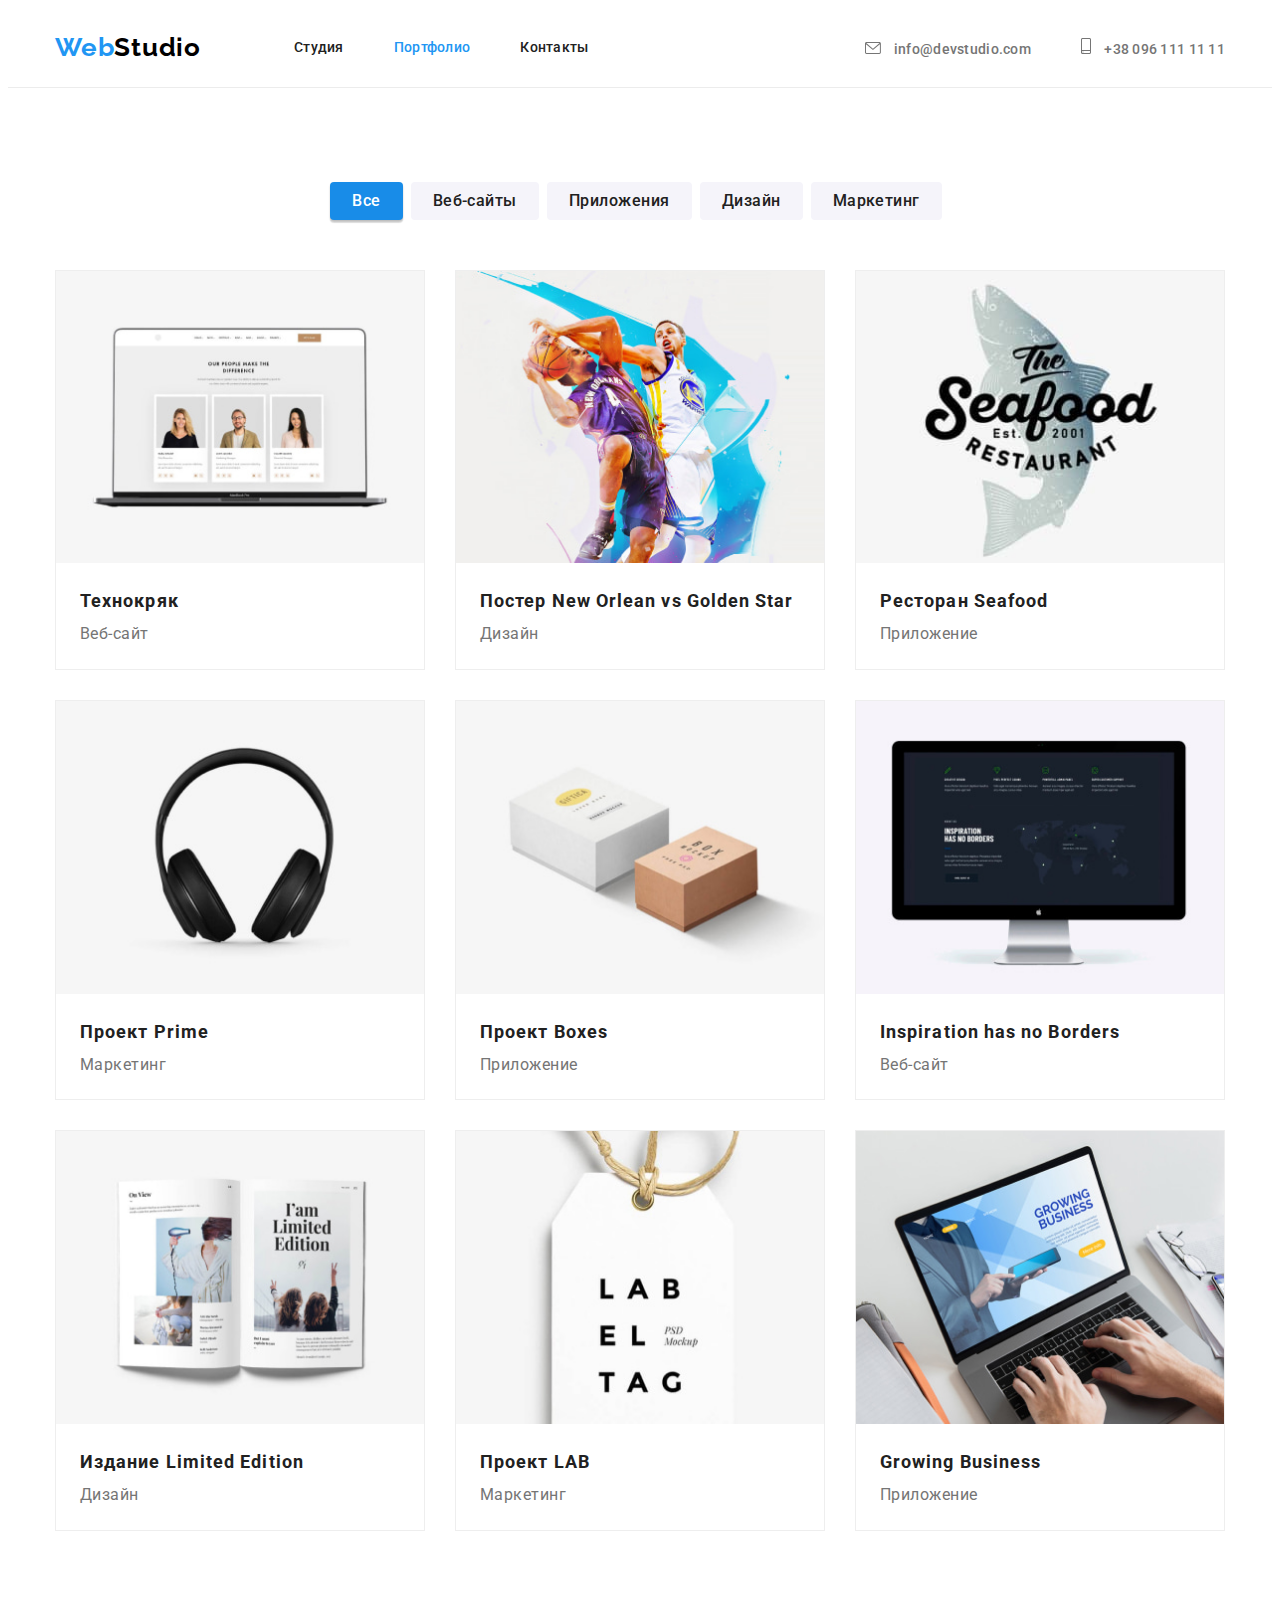
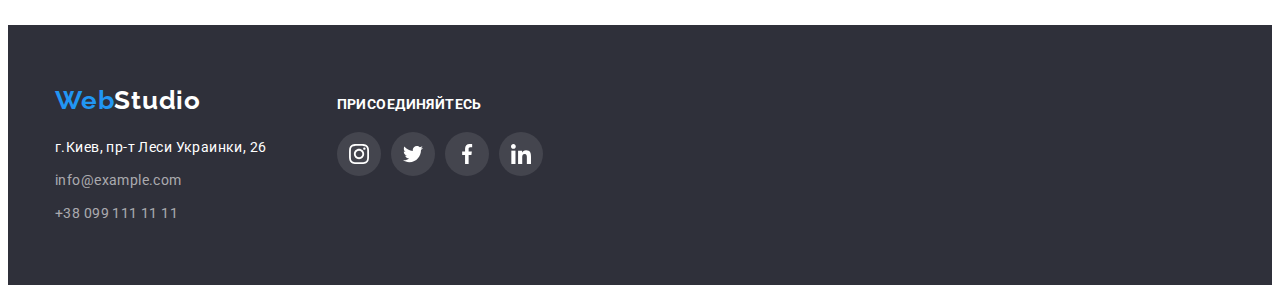
==== portfolio.html @ e5f95749 "Initial commit" ====
<!DOCTYPE html>
<html lang="ru">

<head>
    <meta charset="UTF-8">
    <meta http-equiv="X-UA-Compatible" content="IE=edge">
    <meta name="viewport" content="width=device-width, initial-scale=1.0">
    <link rel="preconnect" href="https://fonts.googleapis.com">
    <link rel="preconnect" href="https://fonts.gstatic.com" crossorigin>
    <link
        href="https://fonts.googleapis.com/css2?family=Raleway:wght@700&family=Roboto:wght@400;500;700;900&display=swap"
        rel="stylesheet">
    <link rel="stylesheet" href="https://cdnjs.cloudflare.com/ajax/libs/modern-normalize/1.1.0/modern-normalize.min.css"
        integrity="sha512-wpPYUAdjBVSE4KJnH1VR1HeZfpl1ub8YT/NKx4PuQ5NmX2tKuGu6U/JRp5y+Y8XG2tV+wKQpNHVUX03MfMFn9Q=="
        crossorigin="anonymous" referrerpolicy="no-referrer" />
    <link rel="stylesheet" href="./css/styles.css">
    <title>Portfolio</title>
</head>

<body>
    <!-- header -->
    <header class="header">
        <div class="container">
            <div class="main-nav">
                <nav class="header-nav">
                    <a class="logo" href="#">Web<span class="header-logo">Studio</span></a>
                    <ul class="header-list">
                        <li class="header-item"><a class="header-link" href="./index.html">Cтудия</a></li>
                        <li class="header-item"><a class="header-link active" href="./portfolio.html">Портфолио</a></li>
                        <li class="header-item"><a class="header-link" href="">Контакты</a></li>
                    </ul>
                </nav>
                <ul class="header-contact">
                    <li class="contact-item"><a class="contact-link" href="mailto:info@devstudio.com">
                            <svg class="contact-icon" width="16" height="12">
                                <use href="./images/icons.svg#icon-envelope"></use>
                            </svg>
                            info@devstudio.com
                        </a>
                    </li>
                    <li class="contact-item"><a class="contact-link" href="tel:+380961111111">
                            <svg class="contact-icon" width="10" height="16">
                                <use href="./images/icons.svg#icon-smartphone"></use>
                            </svg>
                            +38 096 111 11 11
                        </a></li>
                </ul>
            </div>
        </div>
    </header>
    <!-- main -->
    <main class="portfolio">
        <section class="section">
            <div class="container">
                <h1 class="visually-hidden">Портфолио</h1>
                <ul class="portfolio-control">
                    <li class="control-item">
                        <button class="control-btn active" type="button">Все</button>
                    </li>
                    <li class="control-item">
                        <button class="control-btn" type="button">Веб-сайты</button>
                    </li>
                    <li class="control-item">
                        <button class="control-btn" type="button">Приложения</button>
                    </li>
                    <li class="control-item">
                        <button class="control-btn" type="button">Дизайн</button>
                    </li>
                    <li class="control-item">
                        <button class="control-btn" type="button">Маркетинг</button>
                    </li>
                </ul>
                <ul class="portfolio-content">
                    <li class="content-item">
                        <a class="content-link" href="#">
                            <img class="content-img" src="./images/portfolio/tehnokrac.jpg" alt="технокряк" width="370"
                                height="294">
                            <div class="content-wrap">
                                <h2 class="content-title">Технокряк</h2>
                                <p class="content-text">Веб-сайт</p>
                            </div>
                        </a>
                    </li>
                    <li class="content-item">
                        <a class="content-link" href="#">
                            <img class="content-img" src="./images/portfolio/basketball_players.jpg" alt="постер баскетбол"
                                width="370" height="294">
                            <div class="content-wrap">
                                <h2 class="content-title">Постер New Orlean vs Golden Star</h2>
                                <p class="content-text">Дизайн</p>
                            </div>
                        </a>
                    </li>
                    <li class="content-item">
                        <a class="content-link" href="#">
                            <img class="content-img" src="./images/portfolio/seafood.jpg" alt="ресторан" width="370"
                                height="294">
                            <div class="content-wrap">
                                <h2 class="content-title">Ресторан Seafood</h2>
                                <p class="content-text">Приложение</p>
                            </div>
                        </a>
                    </li>
                    <li class="content-item">
                        <a class="content-link" href="#">
                            <img class="content-img" src="./images/portfolio/prime.jpg" alt="наушники" width="370"
                                height="294">
                            <div class="content-wrap">
                                <h2 class="content-title">Проект Prime</h2>
                                <p class="content-text">Маркетинг</p>
                            </div>
                        </a>
                    </li>
                    <li class="content-item">
                        <a class="content-link" href="#">
                            <img class="content-img" src="./images/portfolio/boxes.jpg" alt="коробки" width="370"
                                height="294">
                            <div class="content-wrap">
                                <h2 class="content-title">Проект Boxes</h2>
                                <p class="content-text">Приложение</p>
                            </div>
                        </a>
                    </li>
                    <li class="content-item">
                        <a class="content-link" href="#">
                            <img class="content-img" src="./images/portfolio/Inspiration.jpg"
                                alt="вдохновение не имеет границ" width="370" height="294">
                            <div class="content-wrap">
                                <h2 class="content-title">Inspiration has no Borders</h2>
                                <p class="content-text">Веб-сайт</p>
                            </div>
                        </a>
                    </li>
                    <li class="content-item">
                        <a class="content-link" href="#">
                            <img class="content-img" src="./images/portfolio/edition.jpg" alt="издание" width="370"
                                height="294">
                            <div class="content-wrap">
                                <h2 class="content-title">Издание Limited Edition</h2>
                                <p class="content-text">Дизайн</p>
                            </div>
                        </a>
                    </li>
                    <li class="content-item">
                        <a class="content-link" href="#">
                            <img class="content-img" src="./images/portfolio/label.jpg" alt="лейбл" width="370"
                                height="294">
                            <div class="content-wrap">
                                <h2 class="content-title">Проект LAB</h2>
                                <p class="content-text">Маркетинг</p>
                            </div>
                        </a>
                    </li>
                    <li class="content-item">
                        <a class="content-link" href="#">
                            <img class="content-img" src="./images/portfolio/laptop.jpg" alt="ноутбук" width="370"
                                height="294">
                            <div class="content-wrap">
                                <h2 class="content-title">Growing Business</h2>
                                <p class="content-text">Приложение</p>
                            </div>
                        </a>
                    </li>
                </ul>
            </div>
        </section>
    </main>
    <footer class="footer">
        <div class="container">
            <div class="footer-wrapper">
                <div class="footer-about">
                    <a class="logo footer-logotip" href="#">Web<span class="footer-logo">Studio</span></a>
                    <address class="footer-contact">
                        <ul class="footer-list">
                            <li class="footer-item">
                                <p class="footer-text">г.Киев, пр-т Леси Украинки, 26</p>
                            </li>
                            <li class="footer-item">
                                <a class="footer-link" href="mailto:info@example.com">info@example.com</a>
                            </li>
                            <li class="footer-item">
                                <a class="footer-link" href="tel:+380991111111">+38 099 111 11 11</a>
                            </li>
                        </ul>
                    </address>
                </div>
                <div class="footer-social">
                    <h2 class="title-social">присоединяйтесь</h2>
                    <ul class="team-socials social-footer">
                        <li class="social-item social-footer-item">
                            <a class="social-list social-footer-link" href="#" class="social-list" href="#">
                                <svg class="icon-social footer-social-icon" width="20" height="20">
                                    <use href="./images/icons.svg#icon-instagram">instagram</use>
                                </svg>
                            </a>
                        </li>
                        <li class="social-item social-footer-item">
                            <a class="social-list social-footer-link" href="#" class="social-list" href="#">
                                <svg class="icon-social footer-social-icon" width="20" height="20">
                                    <use href="./images/icons.svg#icon-twitter">twitter</use>
                                </svg>
                            </a>
                        </li>
                        <li class="social-item social-footer-item">
                            <a class="social-list social-footer-link" href="#" class="social-list" href="#">
                                <svg class="icon-social footer-social-icon" width="20" height="20">
                                    <use href="./images/icons.svg#icon-facebook">facebook</use>
                                </svg>
                            </a>
                        </li>
                        <li class="social-item social-footer-item">
                            <a class="social-list social-footer-link" href="#" class="social-list" href="#">
                                <svg class="icon-social footer-social-icon" width="20" height="20">
                                    <use href="./images/icons.svg#icon-linkedin">linkedin</use>
                                </svg>
                            </a>
                        </li>
                    </ul>
                </div>
            </div>
        </div>
    </footer>
</body>

</html>
---- css/styles.css ----
/*Color*/
:root {
    --brand-color: #2F303A;
    --font-color: #F5F4FA;
    --active: #2196F3;
    --black: #000000;
    --favorit: #212121;
    --text: #757575;
    --white: #ffffff;
    --hover-btn: #188CE8;
    --header-border: #ECECEC;
    --icons-svg: #AFB1B8;
}

*,
*::after,
*::before {
    box-sizing: border-box;
}

h1,
h2,
h3,
h4,
h5,
p {
    padding: 0;
    margin: 0;
}

img {
    display: block;
}

body {
    font-family: 'Roboto', sans-serif;
    font-size: 14px;
    color: var(--favorit);
    padding: 0;
}

ul {
    list-style: none;
}

a {
    text-decoration: none;
    color: var(--favorit);
}

/* container */

.container {
    width: 1200px;
    padding-left: 15px;
    padding-right: 15px;
    margin-left: auto;
    margin-right: auto;
    /* border: 2px solid tomato; */
}

/* section-top */

.section {
    padding-top: 94px;
    padding-bottom: 94px;
}

/* header */

.header {
    border-bottom: 1px solid var(--header-border);
    padding-top: 24px;
    padding-bottom: 24px;
}

.main-nav {
    display: flex;
    align-items: center;
}

.header-nav {
    display: flex;
    align-items: center;
}

.header-nav .logo {
    margin-right: 93px;
}

.logo {
    font-family: 'Raleway';
    font-style: normal;
    font-weight: 700;
    font-size: 26px;
    line-height: 1.19;
    text-decoration: none;
    letter-spacing: 0.03em;
    color: var(--active);
}

.header-logo {
    color: var(--black);
}

.header-list {
    display: flex;
    align-items: center;
}

.header-list .header-item + .header-item,
.header-contact .contact-item + .contact-item {
    margin-left: 50px;
}

.header-list,
.header-contact {
    align-items: center;
    padding: 0;
    margin: 0;

    font-weight: 500;
    line-height: 16px;
    letter-spacing: 0.02em;
}

.header-contact {
    align-items: baseline;
}



.header-link.active {
    color: var(--active);
}

.header-contact {
    display: flex;
    margin-left: auto;
}

.header-link:hover,
.header-link:focus,
.contact-link:hover,
.contact-link:focus {
    color: var(--active);
    cursor: pointer;
    fill: var(--active);
}


.contact-link {
    color: var(--text);
    fill: var(--text);
}

.contact-icon {
    margin-right: 10px;
}

.service-top {
    max-width: 1600px;
    min-height: 600px;
    margin-left: auto;
    margin-right: auto;
    align-items: center;
    padding-top: 200px;
    padding-bottom: 200px;
    /* background-color: var(--brand-color); */
    background-image: linear-gradient(
        to right, 
        rgba(47, 48, 58, 0.4),
        rgba(47, 48, 58, 0.4)
        ), 
        url("../images/background.jpg");
    background-repeat: no-repeat;
    background-size: cover;
    background-position: center;
}

.service-title {
    font-weight: 900;
    font-size: 44px;
    line-height: 1.36;
    text-align: center;
    letter-spacing: 0.06em;
    text-transform: uppercase;
    color: var(--white);

    margin-bottom: 30px ;
}

.service-btn {
    display: block;
    margin-left: auto;
    margin-right: auto;
    padding: 10px 32px;
    border-radius: 4px;
    border: none;
    cursor: pointer;

    color: var(--white);
    background-color: var(--active);
    box-shadow: 0px 4px 4px rgba(0, 0, 0, 0.15);
    
}

.service-btn:hover {
    background-color: var(--hover-btn);
}



/* inform */

.visually-hidden {
    position: absolute;
    white-space: nowrap;
    width: 1px;
    height: 1px;
    overflow: hidden;
    border: 0;
    padding: 0;
    clip: rect(0 0 0 0);
    clip-path: inset(50%);
    margin: -1px;
}

.inform-list {
    display: flex;
    justify-content: space-between;
    padding: 0;
    margin: 0;
}

.inform-item {
    width: calc((100% - 90px) / 4);
    margin-right: 30px;
}

.inform-icons {
    display: flex;
    align-items: center;
    justify-content: center;

    background-color: #F5F4FA;
    width: 270px;
    height: 120px;
    margin-bottom: 30px;
}

.inform-item:last-child {
    margin-right: 0;
}

.inform-title {
    font-family: 'Roboto';
    font-style: normal;
    font-weight: 700;
    font-size: 14px;
    line-height: 1.14;
    letter-spacing: 0.03em;
    text-transform: uppercase;

    margin-bottom: 10px;

}

.inform-text {
    line-height: 1.71;
    letter-spacing: 0.03em;
    color: var(--text);
}


/* process */

.process {
    padding-top: 0;
}

.subtitle {
    text-align: center;
    font-size: 36px;
    line-height: 1.16;
    letter-spacing: 0.03em;

    margin-bottom: 50px;
}

.process-list {
    display: flex;
    padding: 0;
    margin: 0;
}

.process-item {
    margin-right: 30px;
    width: 370px;
}
.process-item:last-child {
    margin-right: 0px;
}

/* team */

.team {
    background-color: var(--font-color);
}

.team-list {
    display: flex;
    padding: 0;
    margin: 0;
}

.team-item {
    width: calc((100% - 90px) / 4);
    margin-right: 30px;

    text-align: center;
    background: var(--white);
    box-shadow: 0px 1px 3px rgba(0, 0, 0, 0.12), 0px 1px 1px rgba(0, 0, 0, 0.14), 0px 2px 1px rgba(0, 0, 0, 0.2);
    border-radius: 0px 0px 4px 4px;
}

.team-wrap {
    padding-top: 30px;
    padding-bottom: 30px;
}

.team-item:last-child {
    margin-right: 0;
}

.team-title {
    font-weight: 500;
    font-size: 16px;
    line-height: 1.18;
    letter-spacing: 0.03em;

    margin-bottom: 10px;
}

.team-text {
    font-size: 16px;
    line-height: 1.18;
    letter-spacing: 0.03em;
    color: var(--text);

    margin-bottom: 16px;
}

.team-socials {
    display: flex;
    align-items: center;
    justify-content: center;
    margin: 0;
    padding: 0;
}

.social-item {
    margin-right: 10px;
}

.social-item:last-child {
    margin-right: 0;
}

.social-list {
    display: flex;
    justify-content: center;
    align-items: center;
    border-radius: 50%;
    width: 44px;
    height: 44px;
    margin: 0;
    padding: 0;
}

.social-list:hover,
.social-list:focus {
    background-color: var(--active);
}
.social-list:hover .icon-social,
.social-list:focus .icon-social {
    fill: var(--white);
}

.icon-social {
    width: 20px;
    height: 20px;
    fill: var(--icons-svg);
}

/* customers */


.customers-list {
    display: flex;
    align-items: center;
    justify-content: center;
    margin:0;
    padding: 0;
    
}

.customers-item {
    margin-right: 30px;
}

.customers-link {
    display: flex;
    align-items:center;
    justify-content: center;
    margin: 0;
    padding: 0;
    width: 170px;
    height: 92px;
    border: 1px solid var(--icons-svg);
    border-radius: 4px;
    fill: var(--icons-svg);
}
.customers-item:last-child {
    margin-right: 0;
}

.customers-link:hover .customers-icon,
.customers-link:focus .customers-icon {
    fill: var(--active);
}

.customers-link:hover,
.customers-link:focus {
    border-color: var(--active);
}


/* footer */


.footer {
    padding: 60px 0;
    background-color: var(--brand-color);
}

.footer-wrapper {
    display: flex;
    align-items: baseline;
}
.footer-about {
    margin-right: 70px;
}


.footer-logotip {
    display: block;
    margin-bottom: 20px;
}

.footer-logo {
    color: var(--white);
    
}

.footer-item:nth-child(-n+2) {
    margin-bottom: 9px;
}

.footer-list {
    padding: 0;
    margin:0;
}

.footer-text {
    font-style: normal;
    line-height: 1.71;
    letter-spacing: 0.03em;
    color: var(--white);

}

.title-social {
    font-size: 14px;
    line-height: 16px;
    letter-spacing: 0.03em;
    text-transform: uppercase;
    color: var(--white);

    margin-bottom: 20px;
}

.footer-link {
    font-style: normal;
    line-height: 1.71;
    padding-top: 9px;
    letter-spacing: 0.03em;
    color: rgba(255, 255, 255, 0.6);
    }

.social-footer-link {
    background-color: rgba(255, 255, 255, 0.1);
}
.footer-social-icon {
    fill: var(--white);
}
                    /* PORTFOLIO */

    /* main-header */
.portfolio-control {
    display: flex;
    justify-content: center;
    padding: 0;
    margin: 0;
    margin-bottom: 50px;
}

.control-item {
    margin-right: 8px;
}

.portfolio-control:last-child {
    margin-right: 0;
}

.control-btn {
    display: block;
    padding: 6px 22px;
    background: var(--font-color);
    border-radius: 4px;
    border: none;   
    font-family: 'Roboto';
    font-style: normal;
    font-weight: 500;
    font-size: 16px;
    line-height: 1.6;
    text-align: center;
    letter-spacing: 0.03em;
    cursor: pointer;
    color: var(--favorit);
}

.control-btn.active {
    background: var(--hover-btn);
    box-shadow: 0px 3px 1px rgba(0, 0, 0, 0.1), 0px 1px 2px rgba(0, 0, 0, 0.08), 0px 2px 2px rgba(0, 0, 0, 0.12);
    border-radius: 4px;
    font-family: 'Roboto';
    font-style: normal;
    font-weight: 500;
    font-size: 16px;
    line-height: 1.62;
    text-align: center;
    letter-spacing: 0.03em;
    color: var(--white);
}

.control-btn:hover,
.control-btn:focus {
    background: var(--hover-btn);
    box-shadow: 0px 3px 1px rgba(0, 0, 0, 0.1), 0px 1px 2px rgba(0, 0, 0, 0.08), 0px 2px 2px rgba(0, 0, 0, 0.12);
    border-radius: 4px;
    border: none;
    font-family: 'Roboto';
    font-style: normal;
    font-weight: 500;
    font-size: 16px;
    line-height: 1.62;
    text-align: center;
    letter-spacing: 0.03em;
    color: var(--white);
}

/* content */

.portfolio-content {
    display: flex;
    flex-wrap: wrap;
    padding: 0;
    margin: 0;
}

.content-item {
    display: block;
    width: calc((100% - 60px) / 3);
    margin-right: 30px;
    margin-bottom: 30px;

    background: var(--white);
    border: 1px solid #EEEEEE;
}

.content-item:nth-child(3n) {
    margin-right: 0;
}

.content-item:nth-child(n + 7) {
    margin-bottom: 0;
}

.content-img {
    display: block;
    max-width: 100%;
    height: auto;
}

.content-link {
    display: block;
    margin: 0;
    padding: 0;
}

.content-link:hover,
.content-link:focus {
    box-shadow: 0px 1px 1px rgba(0, 0, 0, 0.12), 0px 4px 4px rgba(0, 0, 0, 0.06), 1px 4px 6px rgba(0, 0, 0, 0.16);
}

.content-wrap {
    padding: 20px 24px;
}

.content-title {
    font-family: 'Roboto';
    font-style: normal;
    font-size: 18px;
    line-height: 2;
    letter-spacing: 0.06em;
    color: var(--favorit);

}

.content-text {
    font-family: 'Roboto';
    font-style: normal;
    font-size: 16px;
    line-height: 1.87;
    letter-spacing: 0.03em;
    color: var(--text);
}
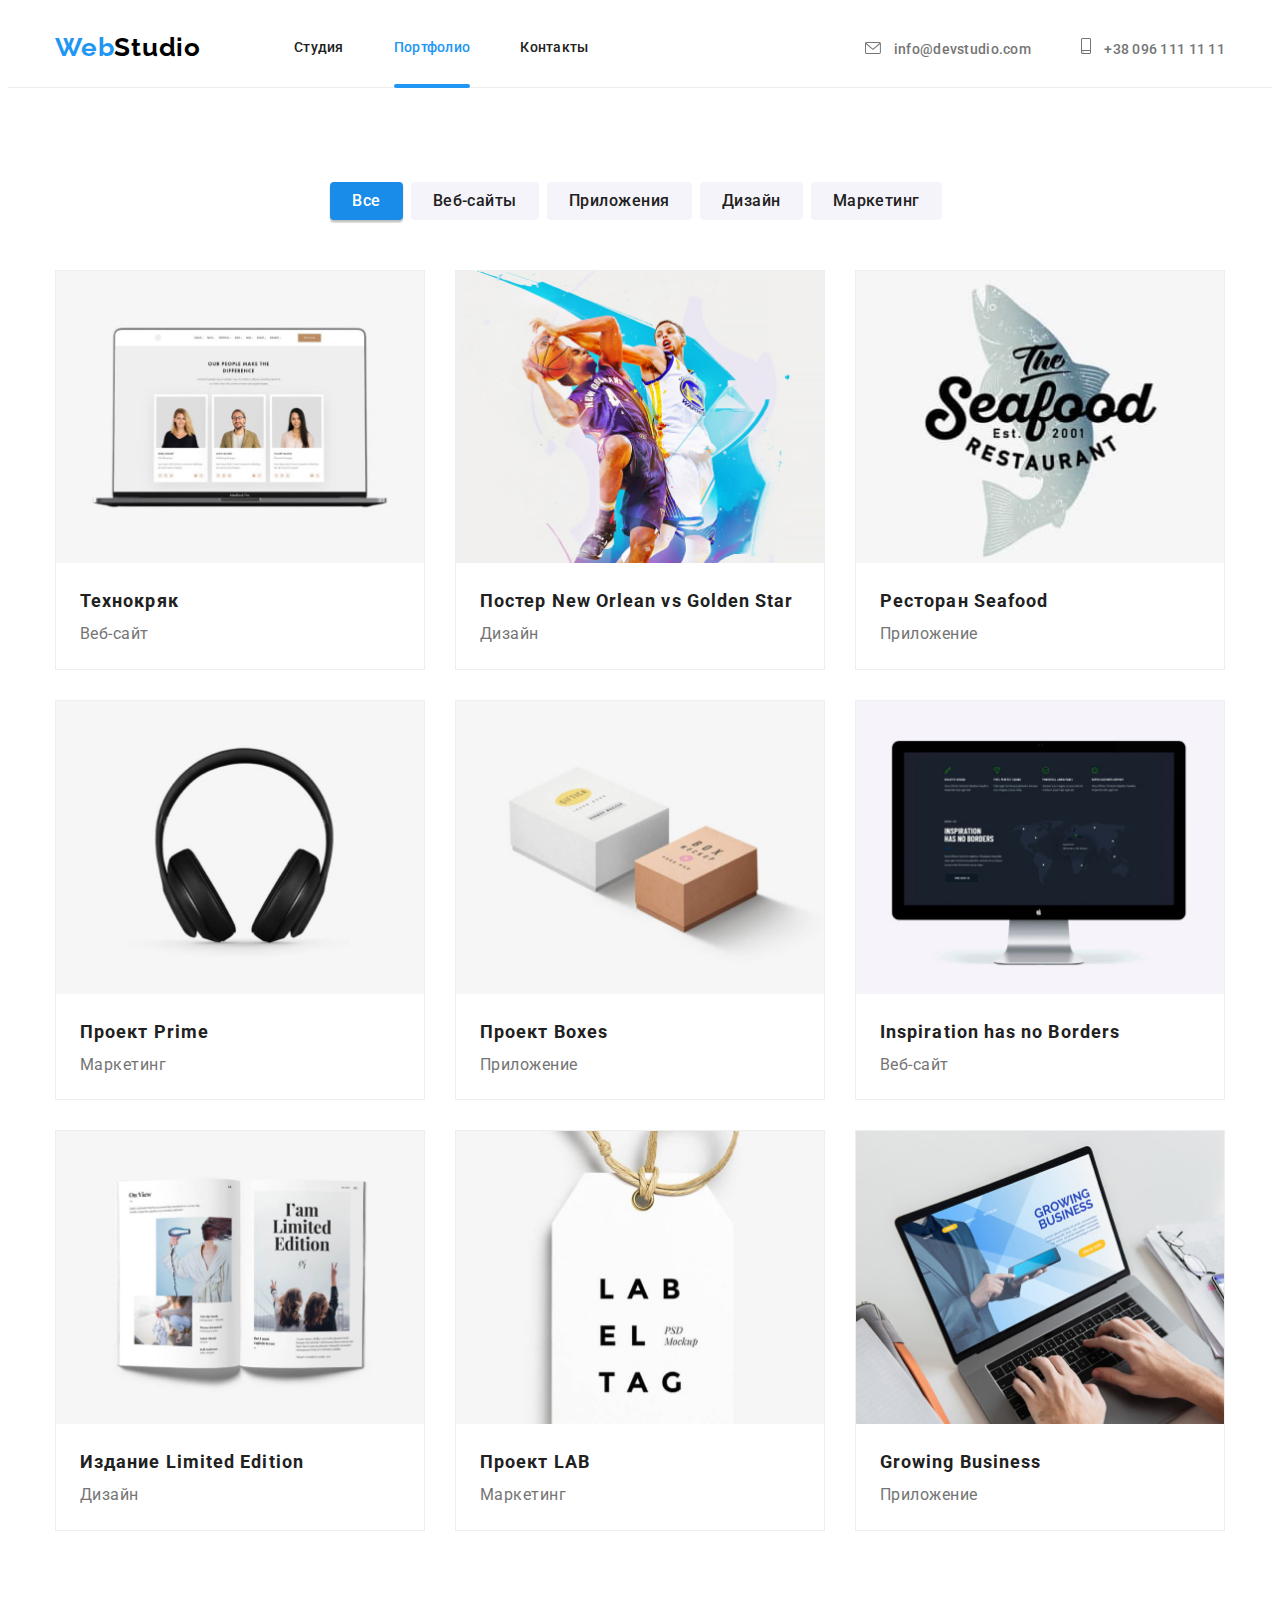
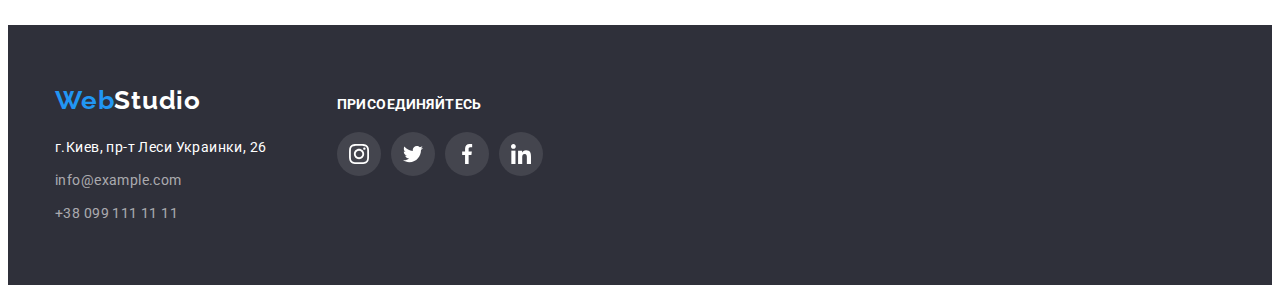
==== commit 898c1330: "transform practic" ====
--- a/portfolio.html
+++ b/portfolio.html
@@ -73,8 +73,13 @@
                 <ul class="portfolio-content">
                     <li class="content-item">
                         <a class="content-link" href="#">
-                            <img class="content-img" src="./images/portfolio/tehnokrac.jpg" alt="технокряк" width="370"
-                                height="294">
+                            <div class="content-tumb">
+                                <img class="content-img" src="./images/portfolio/tehnokrac.jpg" alt="технокряк" width="370"
+                                    height="294">
+                                <div class="content-overlay">
+                                    <p class="text-overlay">Ресурс предлагает комплексные предложения с разным уровнем функционала и сервисов. Все это позволит посетителю получить исчерпывающие сведения о компании или частном лице.</p>
+                                </div> 
+                            </div>
                             <div class="content-wrap">
                                 <h2 class="content-title">Технокряк</h2>
                                 <p class="content-text">Веб-сайт</p>
@@ -83,8 +88,13 @@
                     </li>
                     <li class="content-item">
                         <a class="content-link" href="#">
-                            <img class="content-img" src="./images/portfolio/basketball_players.jpg" alt="постер баскетбол"
+                            <div class="content-tumb">
+                                <img class="content-img" src="./images/portfolio/basketball_players.jpg" alt="постер баскетбол"
                                 width="370" height="294">
+                                <div class="content-overlay">
+                                    <p class="text-overlay">Ресурс предлагает комплексные предложения с разным уровнем функционала и сервисов. Все это позволит посетителю получить исчерпывающие сведения о компании или частном лице.</p>
+                                </div>
+                            </div>
                             <div class="content-wrap">
                                 <h2 class="content-title">Постер New Orlean vs Golden Star</h2>
                                 <p class="content-text">Дизайн</p>
@@ -93,8 +103,13 @@
                     </li>
                     <li class="content-item">
                         <a class="content-link" href="#">
-                            <img class="content-img" src="./images/portfolio/seafood.jpg" alt="ресторан" width="370"
-                                height="294">
+                            <div class="content-tumb">
+                                <img class="content-img" src="./images/portfolio/seafood.jpg" alt="ресторан" width="370"
+                                height="294">
+                                <div class="content-overlay">
+                                    <p class="text-overlay">Ресурс предлагает комплексные предложения с разным уровнем функционала и сервисов. Все это позволит посетителю получить исчерпывающие сведения о компании или частном лице.</p>
+                                </div>
+                            </div>
                             <div class="content-wrap">
                                 <h2 class="content-title">Ресторан Seafood</h2>
                                 <p class="content-text">Приложение</p>
@@ -103,8 +118,13 @@
                     </li>
                     <li class="content-item">
                         <a class="content-link" href="#">
-                            <img class="content-img" src="./images/portfolio/prime.jpg" alt="наушники" width="370"
-                                height="294">
+                            <div class="content-tumb">
+                                <img class="content-img" src="./images/portfolio/prime.jpg" alt="наушники" width="370"
+                                height="294">
+                                <div class="content-overlay">
+                                    <p class="text-overlay">Ресурс предлагает комплексные предложения с разным уровнем функционала и сервисов. Все это позволит посетителю получить исчерпывающие сведения о компании или частном лице.</p>
+                                </div>
+                            </div>
                             <div class="content-wrap">
                                 <h2 class="content-title">Проект Prime</h2>
                                 <p class="content-text">Маркетинг</p>
@@ -113,8 +133,13 @@
                     </li>
                     <li class="content-item">
                         <a class="content-link" href="#">
-                            <img class="content-img" src="./images/portfolio/boxes.jpg" alt="коробки" width="370"
-                                height="294">
+                            <div class="content-tumb">
+                                <img class="content-img" src="./images/portfolio/boxes.jpg" alt="коробки" width="370"
+                                height="294">
+                                <div class="content-overlay">
+                                    <p class="text-overlay">Ресурс предлагает комплексные предложения с разным уровнем функционала и сервисов. Все это позволит посетителю получить исчерпывающие сведения о компании или частном лице.</p>
+                                </div>
+                            </div>
                             <div class="content-wrap">
                                 <h2 class="content-title">Проект Boxes</h2>
                                 <p class="content-text">Приложение</p>
@@ -123,8 +148,13 @@
                     </li>
                     <li class="content-item">
                         <a class="content-link" href="#">
-                            <img class="content-img" src="./images/portfolio/Inspiration.jpg"
+                            <div class="content-tumb">
+                                <img class="content-img" src="./images/portfolio/Inspiration.jpg"
                                 alt="вдохновение не имеет границ" width="370" height="294">
+                                <div class="content-overlay">
+                                    <p class="text-overlay">Ресурс предлагает комплексные предложения с разным уровнем функционала и сервисов. Все это позволит посетителю получить исчерпывающие сведения о компании или частном лице.</p>
+                                </div>
+                            </div>
                             <div class="content-wrap">
                                 <h2 class="content-title">Inspiration has no Borders</h2>
                                 <p class="content-text">Веб-сайт</p>
@@ -133,8 +163,13 @@
                     </li>
                     <li class="content-item">
                         <a class="content-link" href="#">
-                            <img class="content-img" src="./images/portfolio/edition.jpg" alt="издание" width="370"
-                                height="294">
+                            <div class="content-tumb">
+                                <img class="content-img" src="./images/portfolio/edition.jpg" alt="издание" width="370"
+                                height="294">
+                                <div class="content-overlay">
+                                    <p class="text-overlay">Ресурс предлагает комплексные предложения с разным уровнем функционала и сервисов. Все это позволит посетителю получить исчерпывающие сведения о компании или частном лице.</p>
+                                </div>
+                            </div>
                             <div class="content-wrap">
                                 <h2 class="content-title">Издание Limited Edition</h2>
                                 <p class="content-text">Дизайн</p>
@@ -143,8 +178,13 @@
                     </li>
                     <li class="content-item">
                         <a class="content-link" href="#">
-                            <img class="content-img" src="./images/portfolio/label.jpg" alt="лейбл" width="370"
-                                height="294">
+                            <div class="content-tumb">
+                                <img class="content-img" src="./images/portfolio/label.jpg" alt="лейбл" width="370"
+                                height="294">
+                                <div class="content-overlay">
+                                    <p class="text-overlay">Ресурс предлагает комплексные предложения с разным уровнем функционала и сервисов. Все это позволит посетителю получить исчерпывающие сведения о компании или частном лице.</p>
+                                </div>
+                            </div>
                             <div class="content-wrap">
                                 <h2 class="content-title">Проект LAB</h2>
                                 <p class="content-text">Маркетинг</p>
@@ -153,8 +193,13 @@
                     </li>
                     <li class="content-item">
                         <a class="content-link" href="#">
-                            <img class="content-img" src="./images/portfolio/laptop.jpg" alt="ноутбук" width="370"
-                                height="294">
+                            <div class="content-tumb">
+                                <img class="content-img" src="./images/portfolio/laptop.jpg" alt="ноутбук" width="370"
+                                height="294">
+                                <div class="content-overlay">
+                                    <p class="text-overlay">Ресурс предлагает комплексные предложения с разным уровнем функционала и сервисов. Все это позволит посетителю получить исчерпывающие сведения о компании или частном лице.</p>
+                                </div>
+                            </div>
                             <div class="content-wrap">
                                 <h2 class="content-title">Growing Business</h2>
                                 <p class="content-text">Приложение</p>
--- a/css/styles.css
+++ b/css/styles.css
@@ -10,6 +10,7 @@
     --hover-btn: #188CE8;
     --header-border: #ECECEC;
     --icons-svg: #AFB1B8;
+    --time-function: cubic-bezier(0.4, 0, 0.2, 1);
 }
 
 *,
@@ -134,20 +135,50 @@
     color: var(--active);
 }
 
+.header-link {
+    position: relative;
+    padding-top: 32px;
+    padding-bottom: 32.2px;
+    transition: color 250ms var(--time-function);
+}
+
+.header-link::after {
+    position:absolute;
+    content: "";
+    bottom: 0;
+    right: 0;
+    width: 100%;
+    height: 4px;
+
+    background-color: var(--active);
+    border-radius: 2px;
+
+    transform: scaleX(0);
+    transition: transform 250ms var(--time-function);
+}
+
+.header-link.active::after {
+    transform: scaleX(1);
+}
+
+
 .header-contact {
     display: flex;
     margin-left: auto;
 }
 
-.header-link:hover,
-.header-link:focus,
+.header-link:hover::after,
+.header-link:focus::after,
 .contact-link:hover,
 .contact-link:focus {
+    transform:scaleX(1);
+    transition: transform 250ms var(--time-function);
+
     color: var(--active);
     cursor: pointer;
     fill: var(--active);
-}
-
+    
+}
 
 .contact-link {
     color: var(--text);
@@ -166,7 +197,7 @@
     align-items: center;
     padding-top: 200px;
     padding-bottom: 200px;
-    /* background-color: var(--brand-color); */
+
     background-image: linear-gradient(
         to right, 
         rgba(47, 48, 58, 0.4),
@@ -199,14 +230,22 @@
     border: none;
     cursor: pointer;
 
-    color: var(--white);
+    font-weight: 700;
+    color: var(--white);
+    font-style: normal;
+    font-weight: 700;
+    font-size: 16px;
+    line-height: 1.87;
+    letter-spacing: 0.06em;
     background-color: var(--active);
     box-shadow: 0px 4px 4px rgba(0, 0, 0, 0.15);
+    transition: background-color 250ms var(--time-function);
     
 }
 
 .service-btn:hover {
     background-color: var(--hover-btn);
+    
 }
 
 
@@ -295,9 +334,31 @@
 }
 
 .process-item {
+    position: relative;
     margin-right: 30px;
     width: 370px;
 }
+
+.process-text {
+    position:absolute;
+    display: flex;
+    align-items: center;
+    justify-content: center;
+    bottom: 0;
+    right: 0;
+    width: 100%;
+    height: 70px;
+
+    letter-spacing: 0.03em;
+    text-transform: uppercase;
+    font-style: normal;
+    font-weight: 700;
+    line-height: 1.14;  
+
+    color: var(--white);
+    background-color: rgba(47, 48, 58, 0.8);
+}
+
 .process-item:last-child {
     margin-right: 0px;
 }
@@ -376,6 +437,7 @@
     height: 44px;
     margin: 0;
     padding: 0;
+    transition: background-color 250ms var(--time-function);
 }
 
 .social-list:hover,
@@ -419,6 +481,8 @@
     height: 92px;
     border: 1px solid var(--icons-svg);
     border-radius: 4px;
+
+    transition: color 250ms (--time-function), border-color 250ms var(--time-function);
     fill: var(--icons-svg);
 }
 .customers-item:last-child {
@@ -526,9 +590,10 @@
 .control-btn {
     display: block;
     padding: 6px 22px;
-    background: var(--font-color);
     border-radius: 4px;
     border: none;   
+
+    background-color: var(--font-color);
     font-family: 'Roboto';
     font-style: normal;
     font-weight: 500;
@@ -538,10 +603,11 @@
     letter-spacing: 0.03em;
     cursor: pointer;
     color: var(--favorit);
+    transition: color 250ms (--time-function), background-color 250ms var(--time-function);
 }
 
 .control-btn.active {
-    background: var(--hover-btn);
+    background-color: var(--hover-btn);
     box-shadow: 0px 3px 1px rgba(0, 0, 0, 0.1), 0px 1px 2px rgba(0, 0, 0, 0.08), 0px 2px 2px rgba(0, 0, 0, 0.12);
     border-radius: 4px;
     font-family: 'Roboto';
@@ -556,8 +622,10 @@
 
 .control-btn:hover,
 .control-btn:focus {
-    background: var(--hover-btn);
+    background-color: var(--hover-btn);
     box-shadow: 0px 3px 1px rgba(0, 0, 0, 0.1), 0px 1px 2px rgba(0, 0, 0, 0.08), 0px 2px 2px rgba(0, 0, 0, 0.12);
+        transition: transform 250ms cubic-bezier(0.4, 0, 0.2, 1);
+
     border-radius: 4px;
     border: none;
     font-family: 'Roboto';
@@ -584,7 +652,6 @@
     width: calc((100% - 60px) / 3);
     margin-right: 30px;
     margin-bottom: 30px;
-
     background: var(--white);
     border: 1px solid #EEEEEE;
 }
@@ -614,8 +681,44 @@
     box-shadow: 0px 1px 1px rgba(0, 0, 0, 0.12), 0px 4px 4px rgba(0, 0, 0, 0.06), 1px 4px 6px rgba(0, 0, 0, 0.16);
 }
 
+.content-link:hover .content-overlay,
+.content-link:focus .content-overlay {
+    transform: translateY(0);
+    opacity: 1;
+}
+
 .content-wrap {
     padding: 20px 24px;
+}
+
+.content-tumb {
+    position: relative;
+    overflow: hidden;
+}
+
+.content-overlay {
+    position: absolute;
+    display: block;
+    top: 0;
+    left: 0;
+    width: 100%;
+    height: 100%;
+    opacity: 0;
+
+    background-color: rgba( 33, 150, 243, 0.9);
+    transform: translateY(100%);
+    transition: transform 250ms cubic-bezier(0.4, 0, 0.2, 1);
+}
+
+.text-overlay {
+    display: block;
+    padding: 63px 24px;
+
+    color: var(--white);
+    font-weight: 400;
+    font-size: 18px;
+    line-height: 1.55;
+    letter-spacing: 0.03em;
 }
 
 .content-title {
